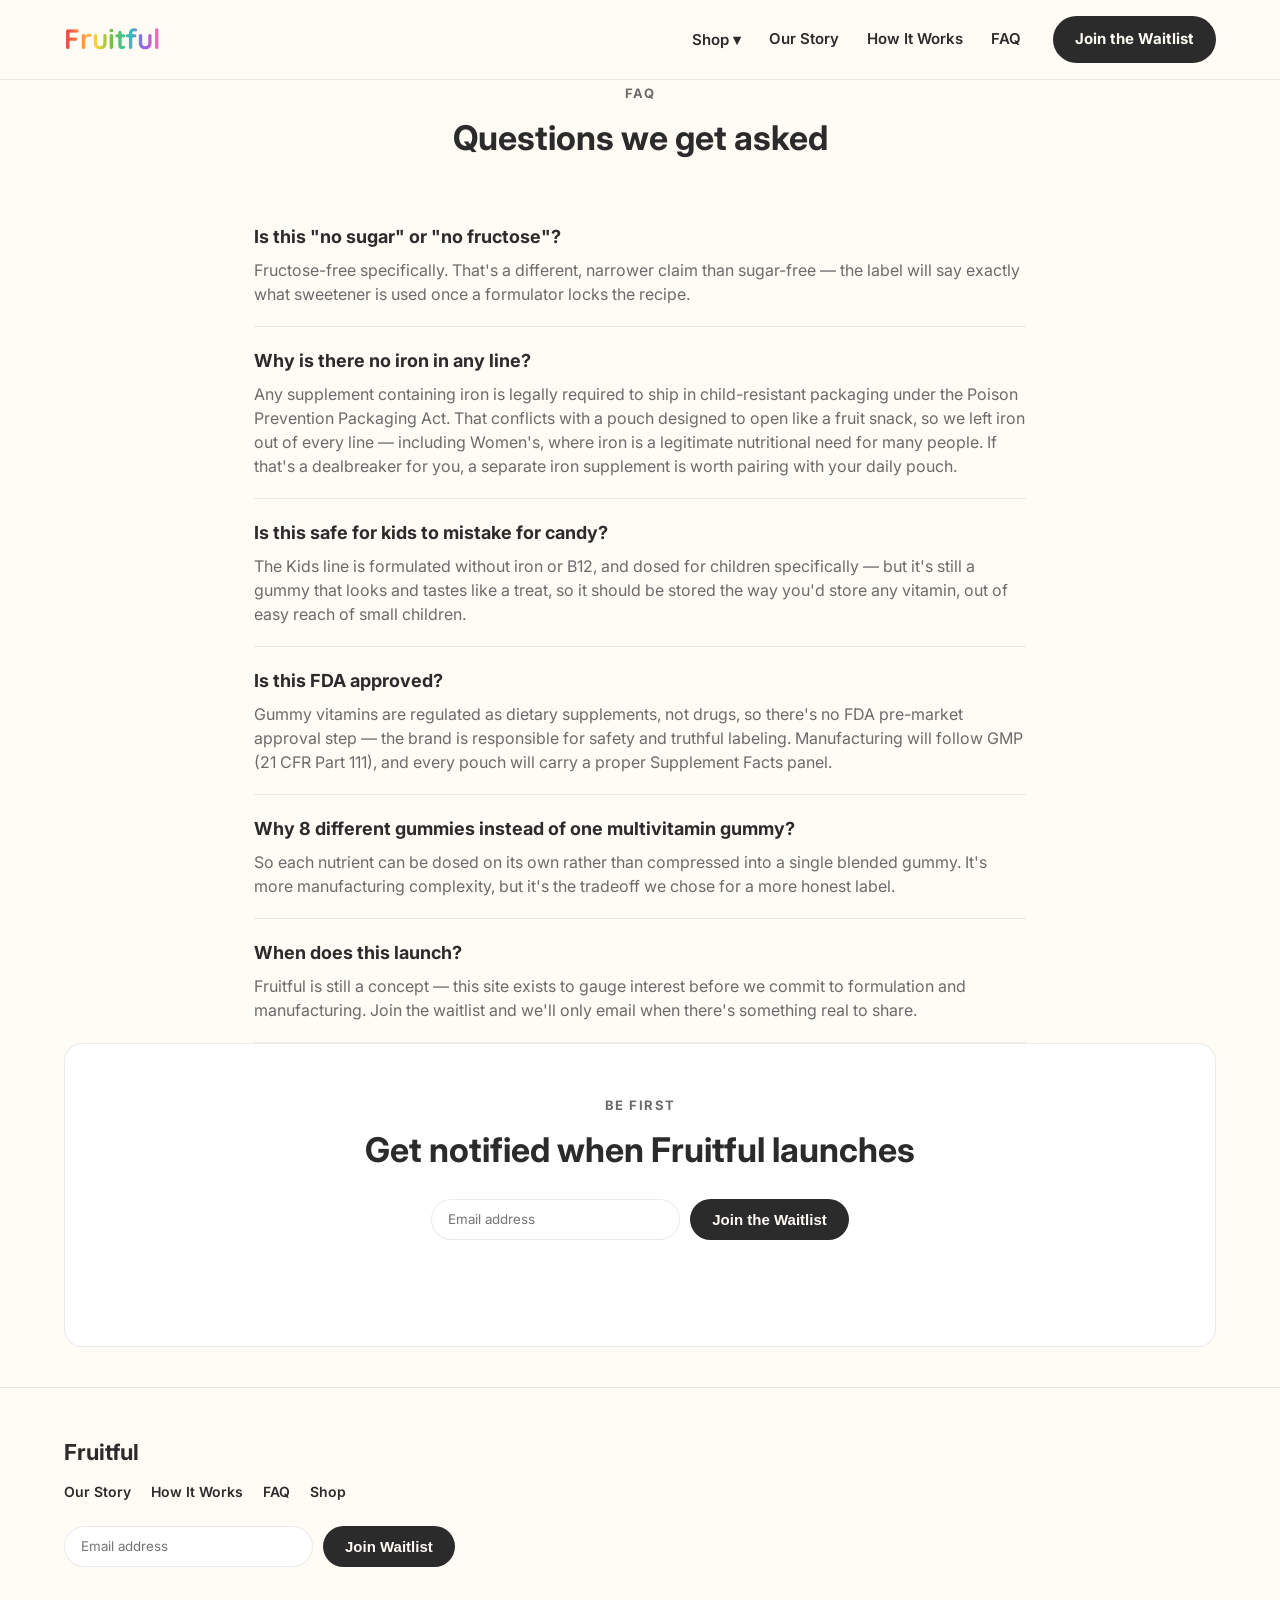
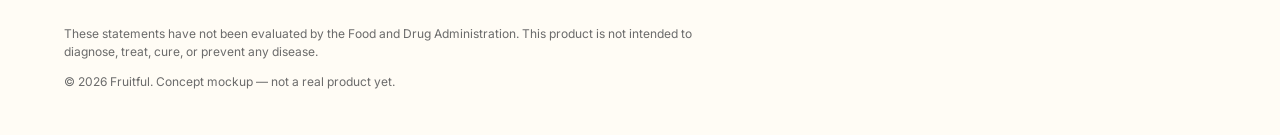
==== faq.html @ 4842436e "Initial commit of gummy vitamins site Co-Authored-By: Claude Sonnet 5 <noreply@anthropic.com>" ====
<!doctype html>
<html lang="en">
<head>
<meta charset="utf-8" />
<meta name="viewport" content="width=device-width, initial-scale=1" />
<title>FAQ — Fruitful</title>
<link rel="preconnect" href="https://fonts.googleapis.com">
<link href="https://fonts.googleapis.com/css2?family=Quicksand:wght@500;600;700&family=Inter:wght@400;500;600&display=swap" rel="stylesheet">
<link rel="stylesheet" href="css/styles.css">
</head>
<body>
<div id="nav-slot"></div>

<main>
  <section class="wrap center" style="padding-bottom:24px;">
    <span class="eyebrow">FAQ</span>
    <h2>Questions we get asked</h2>
  </section>

  <section class="wrap" style="max-width:820px;">
    <div class="faq-item">
      <h3>Is this "no sugar" or "no fructose"?</h3>
      <p>Fructose-free specifically. That's a different, narrower claim than sugar-free — the label will say exactly what sweetener is used once a formulator locks the recipe.</p>
    </div>
    <div class="faq-item">
      <h3>Why is there no iron in any line?</h3>
      <p>Any supplement containing iron is legally required to ship in child-resistant packaging under the Poison Prevention Packaging Act. That conflicts with a pouch designed to open like a fruit snack, so we left iron out of every line — including Women's, where iron is a legitimate nutritional need for many people. If that's a dealbreaker for you, a separate iron supplement is worth pairing with your daily pouch.</p>
    </div>
    <div class="faq-item">
      <h3>Is this safe for kids to mistake for candy?</h3>
      <p>The Kids line is formulated without iron or B12, and dosed for children specifically — but it's still a gummy that looks and tastes like a treat, so it should be stored the way you'd store any vitamin, out of easy reach of small children.</p>
    </div>
    <div class="faq-item">
      <h3>Is this FDA approved?</h3>
      <p>Gummy vitamins are regulated as dietary supplements, not drugs, so there's no FDA pre-market approval step — the brand is responsible for safety and truthful labeling. Manufacturing will follow GMP (21 CFR Part 111), and every pouch will carry a proper Supplement Facts panel.</p>
    </div>
    <div class="faq-item">
      <h3>Why 8 different gummies instead of one multivitamin gummy?</h3>
      <p>So each nutrient can be dosed on its own rather than compressed into a single blended gummy. It's more manufacturing complexity, but it's the tradeoff we chose for a more honest label.</p>
    </div>
    <div class="faq-item">
      <h3>When does this launch?</h3>
      <p>Fruitful is still a concept — this site exists to gauge interest before we commit to formulation and manufacturing. Join the waitlist and we'll only email when there's something real to share.</p>
    </div>
  </section>

  <section class="wrap">
    <div class="waitlist">
      <span class="eyebrow">Be first</span>
      <h2>Get notified when Fruitful launches</h2>
      <form class="footer-waitlist" data-waitlist-form style="justify-content:center; margin-top:24px;">
        <input type="email" placeholder="Email address" required />
        <button type="submit" class="btn btn-cta">Join the Waitlist</button>
      </form>
      <p class="form-message" data-waitlist-message></p>
    </div>
  </section>
</main>

<div id="footer-slot"></div>

<script src="js/nutrients.js"></script>
<script src="js/app.js"></script>
</body>
</html>
---- css/styles.css ----
:root {
  --cream: #FFFCF5;
  --ink: #2b2b2b;
  --ink-soft: #6b6b6b;
  --line: rgba(0,0,0,0.08);
  --women: #A85770;
  --men: #4F6D8C;
  --kids: #227565;
  --btn: #2b2b2b;
  --btn-text: #FFFCF5;
  --radius: 18px;
}

* { box-sizing: border-box; }
html { scroll-behavior: smooth; }
body {
  margin: 0;
  background: var(--cream);
  color: var(--ink);
  font-family: 'Inter', sans-serif;
  line-height: 1.5;
}
.logo {
  font-family: 'Quicksand', sans-serif;
}
a { color: inherit; text-decoration: none; }
img { max-width: 100%; display: block; }

/* ---------- Header / nav ---------- */
.site-header {
  border-bottom: 1px solid var(--line);
  background: var(--cream);
  position: sticky;
  top: 0;
  z-index: 50;
}
.nav-wrap {
  max-width: 1200px;
  margin: 0 auto;
  padding: 16px 24px;
  display: flex;
  align-items: center;
  gap: 32px;
}
.logo {
  font-weight: 700;
  font-size: 28px;
  margin-right: auto;
  background: linear-gradient(90deg, #E63946, #FF8C42, #FFD23F, #67C23A, #2EC4B6, #9B5DE5, #FF6FA5);
  -webkit-background-clip: text;
  background-clip: text;
  color: transparent;
}
.main-nav {
  display: flex;
  align-items: center;
  gap: 28px;
}
.nav-link {
  font-weight: 600;
  font-size: 15px;
  color: var(--ink);
  background: none;
  border: none;
  cursor: pointer;
  font-family: 'Inter', sans-serif;
  padding: 8px 0;
}
.dropdown { position: relative; }
.dropdown-menu {
  display: none;
  position: absolute;
  top: 100%;
  left: 0;
  background: #fff;
  border: 1px solid var(--line);
  border-radius: 12px;
  box-shadow: 0 12px 24px rgba(0,0,0,0.08);
  padding: 8px;
  min-width: 160px;
}
.dropdown.open .dropdown-menu,
.dropdown:hover .dropdown-menu {
  display: block;
}
.dropdown-menu a {
  display: block;
  padding: 10px 12px;
  border-radius: 8px;
  font-weight: 600;
  font-size: 14px;
}
.dropdown-menu a:hover { background: var(--cream); }

.btn {
  display: inline-block;
  padding: 12px 22px;
  border-radius: 999px;
  font-weight: 700;
  font-size: 15px;
  cursor: pointer;
  border: none;
  text-align: center;
}
.btn-cta { background: var(--btn); color: var(--btn-text); }
.btn-cta:hover { opacity: 0.88; }
.btn-outline {
  background: transparent;
  border: 2px solid var(--ink);
  color: var(--ink);
}

/* ---------- Layout helpers ---------- */
.wrap { max-width: 1200px; margin: 0 auto; padding: 0 24px; }
section { padding: 72px 0; }
.section-tight { padding: 48px 0; }
.center { text-align: center; }
.eyebrow {
  font-weight: 700;
  font-size: 13px;
  letter-spacing: 1.5px;
  text-transform: uppercase;
  color: var(--ink-soft);
}
h2 { font-size: 34px; margin: 8px 0 16px; }
.lede { font-size: 18px; color: var(--ink-soft); max-width: 640px; }
.lede.center { margin-left: auto; margin-right: auto; }

/* ---------- Hero ---------- */
.hero {
  display: grid;
  grid-template-columns: 1fr 1fr;
  gap: 48px;
  align-items: center;
  padding: 64px 0 80px;
}
.hero h1 { font-size: 46px; line-height: 1.15; margin: 0 0 18px; }
.hero p.lede { margin-bottom: 28px; }

/* ---------- Photo placeholders ---------- */
.photo-placeholder {
  border-radius: var(--radius);
  border: 1.5px dashed rgba(0,0,0,0.18);
  background: linear-gradient(135deg, #fff4e6, #eafaf7 60%, #f5eaff);
  min-height: 320px;
  display: flex;
  align-items: center;
  justify-content: center;
  padding: 24px;
  text-align: center;
  color: var(--ink-soft);
  font-size: 13px;
  font-weight: 600;
}

/* ---------- Hero photos (real stock photography) ---------- */
.hero-photo {
  border-radius: var(--radius);
  overflow: hidden;
  min-height: 320px;
}
.hero-photo img {
  width: 100%;
  height: 100%;
  min-height: 320px;
  object-fit: cover;
  display: block;
}
.photo-credit {
  font-size: 11px;
  color: var(--ink-soft);
  margin-top: 8px;
  text-align: right;
}
.photo-credit a { text-decoration: underline; }

/* ---------- Value prop / feature grid ---------- */
.features {
  display: grid;
  grid-template-columns: repeat(3, 1fr);
  gap: 28px;
}
.feature-card {
  background: #fff;
  border: 1px solid var(--line);
  border-radius: var(--radius);
  padding: 28px;
}
.feature-card h3 { margin: 0 0 8px; font-size: 20px; }
.feature-card p { color: var(--ink-soft); margin: 0; font-size: 15px; }

/* ---------- Line preview / shop cards ---------- */
.lines-grid {
  display: grid;
  grid-template-columns: repeat(3, 1fr);
  gap: 24px;
}
.line-card {
  border-radius: var(--radius);
  overflow: hidden;
  background: #fff;
  border: 1px solid var(--line);
}
.line-banner {
  padding: 20px 22px;
  color: #fff;
  font-weight: 700;
  font-size: 20px;
}
.line-card.women .line-banner { background: var(--women); }
.line-card.men .line-banner { background: var(--men); }
.line-card.kids .line-banner { background: var(--kids); }
.line-body { padding: 22px; }
.line-body p { color: var(--ink-soft); font-size: 14px; margin: 0 0 18px; }
.line-wordmark {
  font-family: 'Quicksand', sans-serif;
  font-size: 12px;
  font-weight: 700;
  letter-spacing: 1.5px;
  text-transform: uppercase;
  opacity: 0.85;
}
.line-sub { font-size: 12px; font-weight: 600; opacity: 0.9; margin-top: 2px; }
.line-caption {
  text-align: center;
  font-size: 11px;
  color: var(--ink-soft);
  font-weight: 600;
  padding: 14px 0 0;
}
.line-card.kids .line-body {
  background-image: radial-gradient(#ffe1b3 2px, transparent 2px),
                     radial-gradient(#c8f2ec 2px, transparent 2px);
  background-size: 26px 26px;
  background-position: 0 0, 13px 13px;
  background-color: var(--cream);
}
.pkg-mock { max-width: 320px; margin-top: 24px; }

/* ---------- Gummy grid (nutrient icons) ---------- */
.gummy-grid {
  display: grid;
  grid-template-columns: repeat(4, 1fr);
  gap: 12px;
}
.gummy-cell { display: flex; flex-direction: column; align-items: center; }
.gummy {
  width: 100%;
  aspect-ratio: 1;
  border-radius: 42% 58% 55% 45% / 55% 45% 55% 45%;
  display: flex;
  align-items: center;
  justify-content: center;
  font-size: 22px;
  box-shadow: inset 0 -4px 8px rgba(0,0,0,0.12), 0 2px 4px rgba(0,0,0,0.1);
}
.gummy-label {
  text-align: center;
  font-size: 10px;
  font-weight: 600;
  color: var(--ink-soft);
  margin-top: 4px;
  line-height: 1.2;
}

/* ---------- Trust / promise section ---------- */
.promise-list {
  display: grid;
  grid-template-columns: repeat(3, 1fr);
  gap: 20px;
  margin-top: 32px;
}
.promise-item {
  border-left: 3px solid var(--ink);
  padding-left: 16px;
  font-size: 14px;
  color: var(--ink-soft);
}

/* ---------- Waitlist ---------- */
.waitlist {
  background: #fff;
  border: 1px solid var(--line);
  border-radius: var(--radius);
  padding: 48px;
  text-align: center;
}
.waitlist-form {
  display: flex;
  gap: 12px;
  justify-content: center;
  margin-top: 24px;
  flex-wrap: wrap;
}
.waitlist-form input[type=email] {
  padding: 13px 18px;
  border-radius: 999px;
  border: 1.5px solid var(--line);
  font-size: 15px;
  min-width: 280px;
  font-family: 'Inter', sans-serif;
}
.form-message {
  margin-top: 16px;
  font-weight: 600;
  font-size: 14px;
  color: var(--kids);
  min-height: 20px;
}

/* ---------- Supplement facts ---------- */
.supp-facts {
  border: 2px solid var(--ink);
  border-radius: 8px;
  padding: 16px 18px;
  font-size: 13px;
  max-width: 340px;
}
.supp-facts h4 {
  margin: 0 0 4px;
  font-size: 18px;
  border-bottom: 6px solid var(--ink);
  padding-bottom: 6px;
}
.supp-facts table { width: 100%; border-collapse: collapse; margin-top: 8px; }
.supp-facts td { border-top: 1px solid #ddd; padding: 4px 0; }
.supp-facts .note {
  font-size: 11px;
  color: var(--ink-soft);
  margin-top: 10px;
  font-style: italic;
}

/* ---------- Product page hero ---------- */
.product-hero {
  display: grid;
  grid-template-columns: 1fr 1fr;
  gap: 48px;
  align-items: center;
}
.product-tag {
  display: inline-block;
  padding: 6px 14px;
  border-radius: 999px;
  color: #fff;
  font-weight: 700;
  font-size: 13px;
  margin-bottom: 14px;
}
.tag-women { background: var(--women); }
.tag-men { background: var(--men); }
.tag-kids { background: var(--kids); }

/* ---------- FAQ ---------- */
.faq-item {
  border-bottom: 1px solid var(--line);
  padding: 20px 0;
}
.faq-item h3 { margin: 0 0 8px; font-size: 18px; }
.faq-item p { color: var(--ink-soft); margin: 0; }

/* ---------- Steps (how it works) ---------- */
.steps {
  display: grid;
  grid-template-columns: repeat(3, 1fr);
  gap: 28px;
  margin-top: 32px;
}
.step {
  text-align: center;
}
.step-num {
  width: 40px;
  height: 40px;
  border-radius: 50%;
  background: var(--ink);
  color: #fff;
  display: flex;
  align-items: center;
  justify-content: center;
  font-weight: 700;
  margin: 0 auto 14px;
}
.step p { color: var(--ink-soft); font-size: 14px; }

/* ---------- Footer ---------- */
.site-footer {
  border-top: 1px solid var(--line);
  padding: 48px 0 32px;
  margin-top: 40px;
}
.footer-wrap { max-width: 1200px; margin: 0 auto; padding: 0 24px; }
.footer-brand { font-weight: 700; font-size: 22px; margin-bottom: 12px; }
.footer-links { display: flex; gap: 20px; font-weight: 600; font-size: 14px; margin-bottom: 24px; }
.footer-waitlist { display: flex; gap: 10px; margin-bottom: 24px; flex-wrap: wrap; }
.footer-waitlist input[type=email] {
  padding: 10px 16px;
  border-radius: 999px;
  border: 1.5px solid var(--line);
  min-width: 240px;
  font-family: 'Inter', sans-serif;
}
.disclaimer { font-size: 12px; color: var(--ink-soft); max-width: 640px; margin-bottom: 8px; }
.copyright { font-size: 12px; color: var(--ink-soft); }

/* ---------- Responsive ---------- */
@media (max-width: 880px) {
  .hero, .product-hero { grid-template-columns: 1fr; }
  .features, .lines-grid, .promise-list, .steps { grid-template-columns: 1fr; }
  .main-nav { display: none; }
}
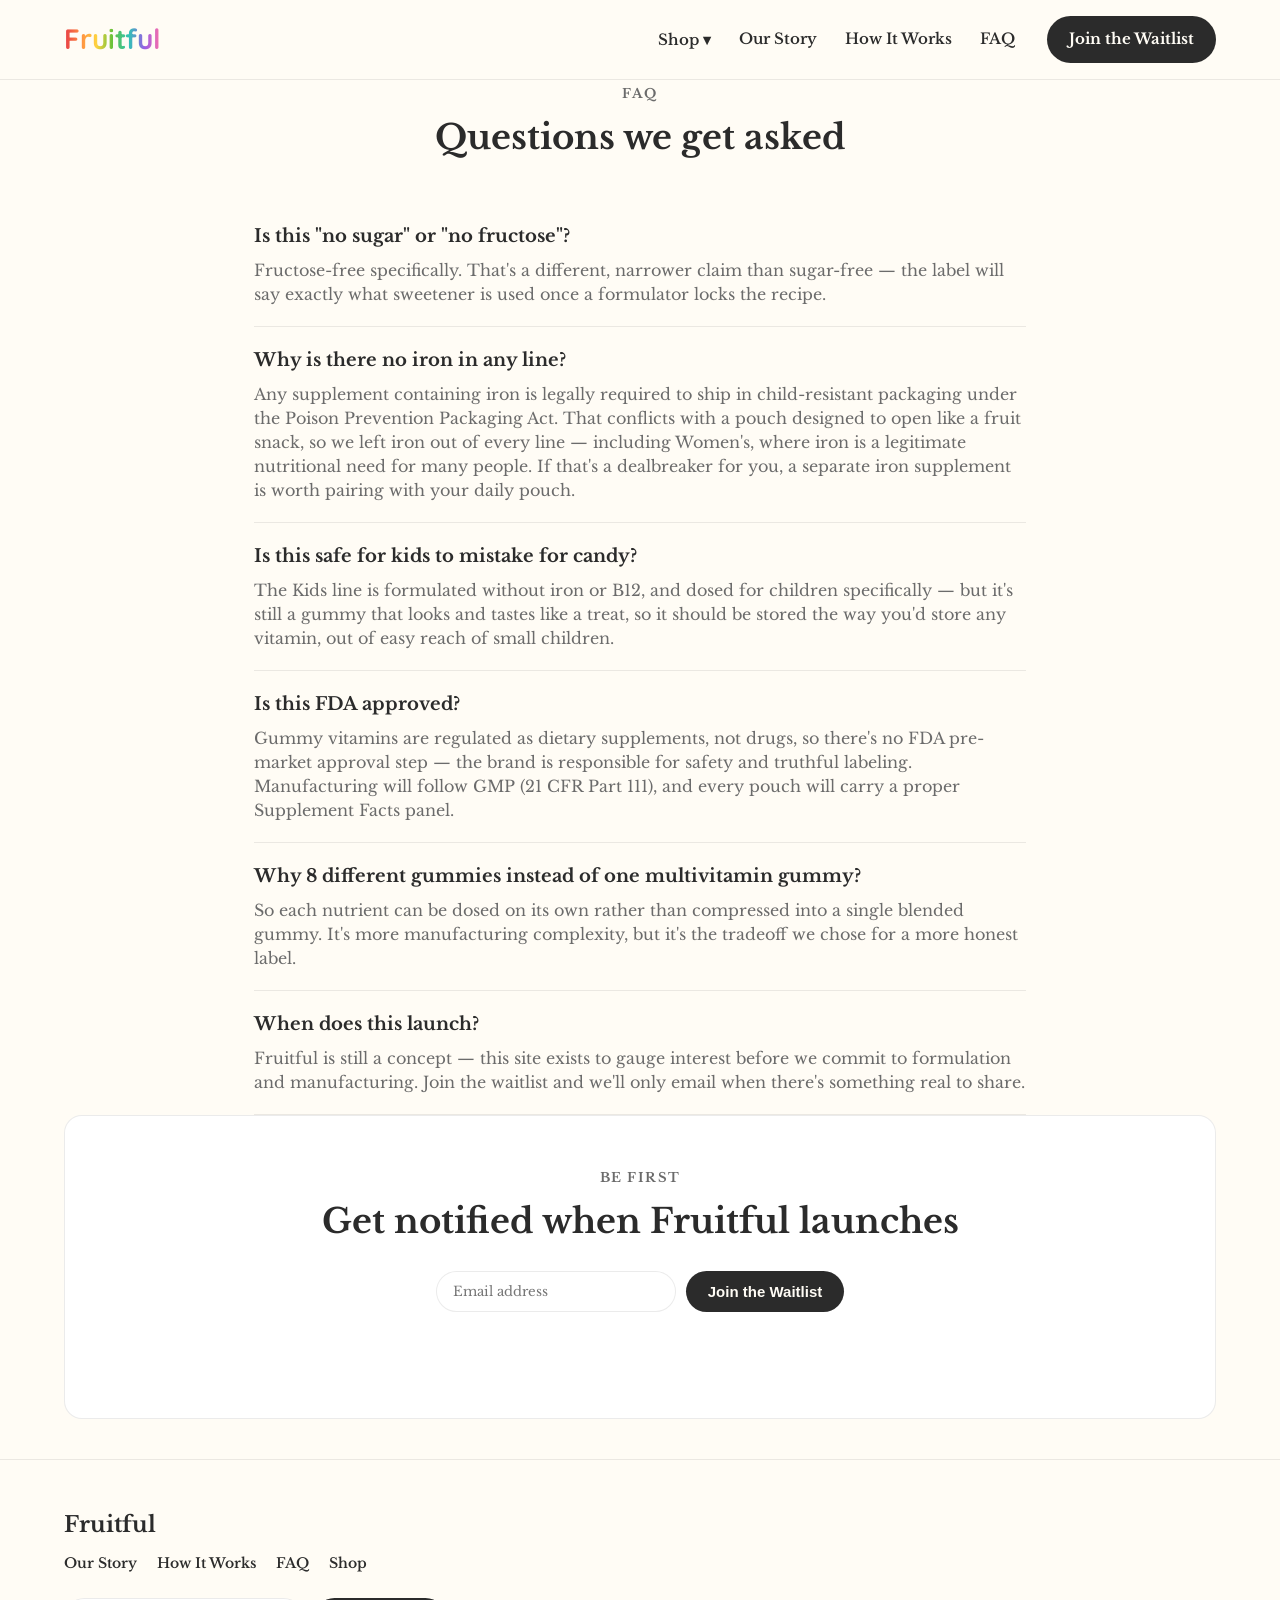
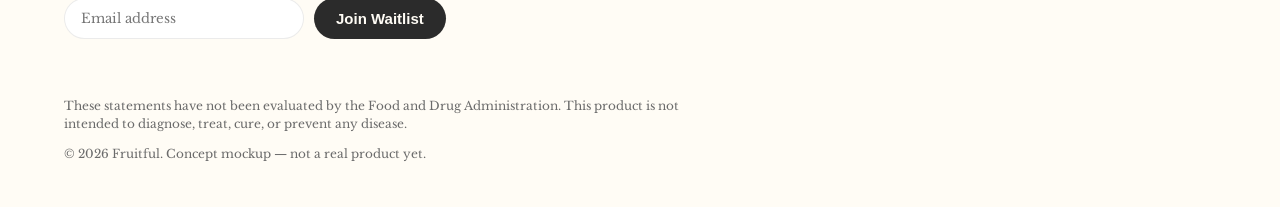
==== commit 97453654: "Swap packaging photo, use pastel line colors, and set Libre Baskerville as the body/heading font Co-" ====
--- a/faq.html
+++ b/faq.html
@@ -5,7 +5,7 @@
 <meta name="viewport" content="width=device-width, initial-scale=1" />
 <title>FAQ — Fruitful</title>
 <link rel="preconnect" href="https://fonts.googleapis.com">
-<link href="https://fonts.googleapis.com/css2?family=Quicksand:wght@500;600;700&family=Inter:wght@400;500;600&display=swap" rel="stylesheet">
+<link href="https://fonts.googleapis.com/css2?family=Quicksand:wght@500;600;700&family=Libre+Baskerville:wght@400;700&display=swap" rel="stylesheet">
 <link rel="stylesheet" href="css/styles.css">
 </head>
 <body>
--- a/css/styles.css
+++ b/css/styles.css
@@ -3,9 +3,9 @@
   --ink: #2b2b2b;
   --ink-soft: #6b6b6b;
   --line: rgba(0,0,0,0.08);
-  --women: #A85770;
-  --men: #4F6D8C;
-  --kids: #227565;
+  --women: #B97088;
+  --men: #5D7E9E;
+  --kids: #4E9585;
   --btn: #2b2b2b;
   --btn-text: #FFFCF5;
   --radius: 18px;
@@ -17,7 +17,7 @@
   margin: 0;
   background: var(--cream);
   color: var(--ink);
-  font-family: 'Inter', sans-serif;
+  font-family: 'Libre Baskerville', serif;
   line-height: 1.5;
 }
 .logo {
@@ -63,7 +63,7 @@
   background: none;
   border: none;
   cursor: pointer;
-  font-family: 'Inter', sans-serif;
+  font-family: 'Libre Baskerville', serif;
   padding: 8px 0;
 }
 .dropdown { position: relative; }
@@ -247,12 +247,58 @@
 .gummy {
   width: 100%;
   aspect-ratio: 1;
-  border-radius: 42% 58% 55% 45% / 55% 45% 55% 45%;
   display: flex;
   align-items: center;
   justify-content: center;
   font-size: 22px;
-  box-shadow: inset 0 -4px 8px rgba(0,0,0,0.12), 0 2px 4px rgba(0,0,0,0.1);
+  box-shadow: inset 0 -4px 8px rgba(0,0,0,0.12);
+  filter: drop-shadow(0 2px 4px rgba(0,0,0,0.12));
+}
+
+/* ---------- Gummy shapes, one per nutrient ---------- */
+.shape-root { border-radius: 42% 58% 55% 45% / 55% 45% 55% 45%; }
+.shape-sun-half {
+  clip-path: polygon(4.0% 50.0%, 19.1% 41.7%, 10.2% 27.0%, 27.4% 27.4%, 27.0% 10.2%, 41.7% 19.1%, 50.0% 4.0%, 58.3% 19.1%, 73.0% 10.2%, 72.6% 27.4%, 89.8% 27.0%, 80.9% 41.7%, 96.0% 50.0%);
+  align-items: flex-start;
+  padding-top: 12%;
+}
+.shape-sun {
+  clip-path: polygon(50.0% 2.0%, 62.6% 19.5%, 83.9% 16.1%, 80.5% 37.4%, 98.0% 50.0%, 80.5% 62.6%, 83.9% 83.9%, 62.6% 80.5%, 50.0% 98.0%, 37.4% 80.5%, 16.1% 83.9%, 19.5% 62.6%, 2.0% 50.0%, 19.5% 37.4%, 16.1% 16.1%, 37.4% 19.5%);
+}
+.shape-star {
+  clip-path: polygon(50.0% 2.0%, 61.8% 33.8%, 95.7% 35.2%, 69.0% 56.2%, 78.2% 88.8%, 50.0% 70.0%, 21.8% 88.8%, 31.0% 56.2%, 4.3% 35.2%, 38.2% 33.8%);
+}
+.shape-flower {
+  clip-path: polygon(50.0% 2.0%, 70.0% 22.5%, 95.7% 35.2%, 82.3% 60.5%, 78.2% 88.8%, 50.0% 84.0%, 21.8% 88.8%, 17.7% 60.5%, 4.3% 35.2%, 30.0% 22.5%);
+}
+.shape-berry {
+  clip-path: polygon(50.0% 3.0%, 66.5% 15.8%, 86.7% 20.7%, 87.0% 41.5%, 95.8% 60.5%, 79.7% 73.7%, 70.4% 92.3%, 50.0% 88.0%, 29.6% 92.3%, 20.3% 73.7%, 4.2% 60.5%, 13.0% 41.5%, 13.3% 20.7%, 33.5% 15.8%);
+}
+.shape-shield {
+  clip-path: polygon(12% 12%, 88% 12%, 90% 48%, 50% 94%, 10% 48%);
+  padding-top: 6%;
+}
+.shape-leaf {
+  clip-path: polygon(50% 4%, 84% 50%, 50% 96%, 16% 50%);
+}
+.shape-bolt {
+  clip-path: polygon(58% 2%, 22% 56%, 46% 56%, 38% 98%, 82% 38%, 54% 38%);
+}
+.shape-mountain {
+  clip-path: polygon(2% 96%, 22% 38%, 38% 64%, 52% 18%, 68% 58%, 84% 32%, 98% 96%);
+  align-items: flex-end;
+  padding-bottom: 10%;
+}
+.shape-carrot {
+  clip-path: polygon(18% 22%, 82% 22%, 88% 40%, 52% 96%, 50% 96%, 16% 42%);
+  align-items: flex-start;
+  padding-top: 16%;
+}
+.shape-pill {
+  clip-path: polygon(78.0% 33.0%, 84.5% 34.3%, 90.0% 38.0%, 93.7% 43.5%, 95.0% 50.0%, 93.7% 56.5%, 90.0% 62.0%, 84.5% 65.7%, 78.0% 67.0%, 22.0% 67.0%, 15.5% 65.7%, 10.0% 62.0%, 6.3% 56.5%, 5.0% 50.0%, 6.3% 43.5%, 10.0% 38.0%, 15.5% 34.3%, 22.0% 33.0%);
+}
+.shape-droplet {
+  clip-path: polygon(50% 2%, 91.3% 69.0%, 84.3% 81.5%, 73.6% 91.1%, 60.5% 96.7%, 46.2% 97.8%, 32.3% 94.3%, 20.3% 86.4%, 11.4% 75.2%, 6.7% 61.6%, 6.5% 47.3%, 11.0% 33.7%, 19.6% 22.2%, 31.4% 14.1%, 45.2% 10.3%, 59.5% 11.0%, 72.8% 16.4%, 83.7% 25.7%);
 }
 .gummy-label {
   text-align: center;
@@ -298,7 +344,7 @@
   border: 1.5px solid var(--line);
   font-size: 15px;
   min-width: 280px;
-  font-family: 'Inter', sans-serif;
+  font-family: 'Libre Baskerville', serif;
 }
 .form-message {
   margin-top: 16px;
@@ -398,7 +444,7 @@
   border-radius: 999px;
   border: 1.5px solid var(--line);
   min-width: 240px;
-  font-family: 'Inter', sans-serif;
+  font-family: 'Libre Baskerville', serif;
 }
 .disclaimer { font-size: 12px; color: var(--ink-soft); max-width: 640px; margin-bottom: 8px; }
 .copyright { font-size: 12px; color: var(--ink-soft); }
